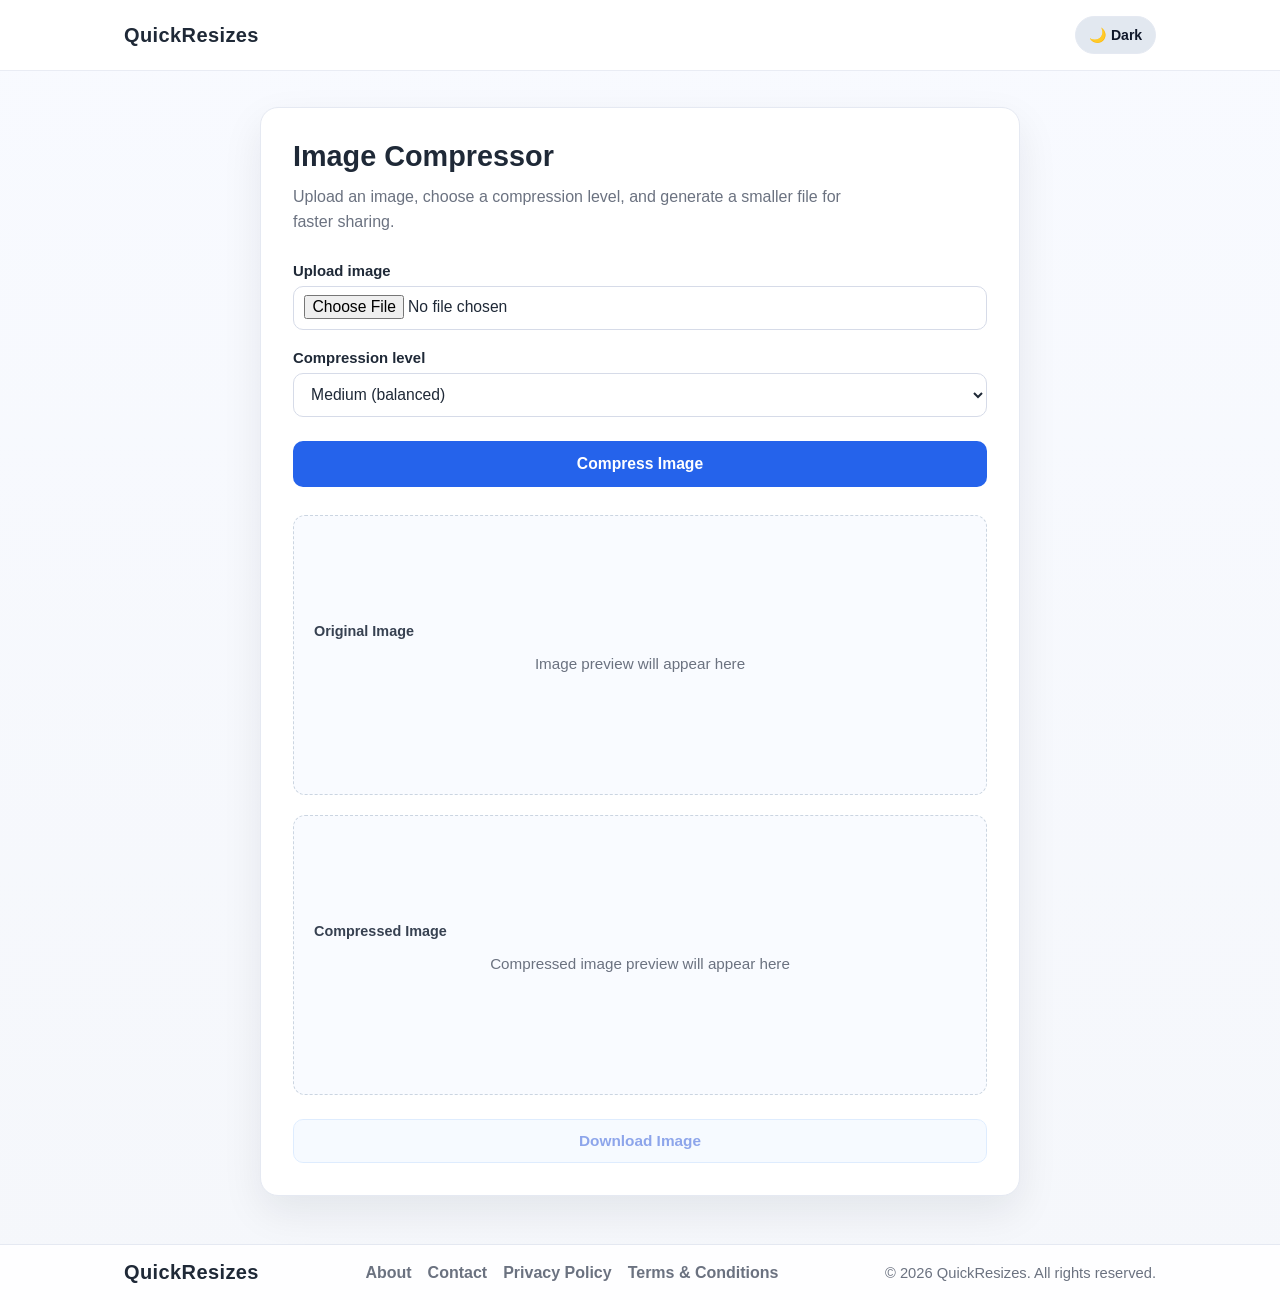
==== tools/image-compressor/index.html @ a5857308 "Add Image Compressor tool page" ====
<!doctype html>
<html lang="en">
  <head>
    <meta charset="UTF-8" />
    <meta name="viewport" content="width=device-width, initial-scale=1.0" />
    <title>Image Compressor | QuickResizes</title>
    <style>
      :root {
        color-scheme: light;
        --bg: #f5f7fb;
        --bg-gradient-start: #f8faff;
        --surface: #ffffff;
        --surface-border: #e5e9f2;
        --text: #1f2937;
        --muted: #6b7280;
        --primary: #2563eb;
        --primary-hover: #1d4ed8;
        --shadow: 0 16px 40px rgba(15, 23, 42, 0.08);
        --header-border: rgba(229, 233, 242, 0.85);
        --header-bg: rgba(255, 255, 255, 0.92);
        --input-bg: #fff;
        --input-border: #d6dbe8;
        --preview-border: #cbd5e1;
        --preview-bg: #f9fbff;
        --preview-label: #374151;
        --details-border: #dbe5f5;
        --details-bg: #ffffff;
        --details-text: #334155;
        --details-key: #64748b;
        --secondary-btn-border: #bfdbfe;
        --secondary-btn-bg: #eff6ff;
        --secondary-btn-text: #1d4ed8;
        --toggle-bg: #e2e8f0;
        --toggle-text: #0f172a;
        --radius: 18px;
        --space-2: clamp(1rem, 2vw, 1.25rem);
        --space-3: clamp(1.25rem, 2.8vw, 1.75rem);
      }

      :root[data-theme="dark"] {
        color-scheme: dark;
        --bg: #020617;
        --bg-gradient-start: #0b1220;
        --surface: #0f172a;
        --surface-border: #1e293b;
        --text: #e2e8f0;
        --muted: #94a3b8;
        --primary: #60a5fa;
        --primary-hover: #3b82f6;
        --shadow: 0 16px 40px rgba(2, 6, 23, 0.52);
        --header-border: rgba(30, 41, 59, 0.9);
        --header-bg: rgba(15, 23, 42, 0.92);
        --input-bg: #0b1220;
        --input-border: #334155;
        --preview-border: #334155;
        --preview-bg: #0b1220;
        --preview-label: #cbd5e1;
        --details-border: #334155;
        --details-bg: #0b1220;
        --details-text: #cbd5e1;
        --details-key: #94a3b8;
        --secondary-btn-border: #334155;
        --secondary-btn-bg: #1e293b;
        --secondary-btn-text: #bfdbfe;
        --toggle-bg: #1e293b;
        --toggle-text: #e2e8f0;
      }

      * {
        box-sizing: border-box;
      }

      body {
        margin: 0;
        font-family: "Inter", "Segoe UI", Roboto, Helvetica, Arial, sans-serif;
        color: var(--text);
        background: linear-gradient(180deg, var(--bg-gradient-start) 0%, var(--bg) 100%);
        min-height: 100vh;
      }

      .site-header {
        position: sticky;
        top: 0;
        z-index: 10;
        width: 100%;
        border-bottom: 1px solid var(--header-border);
        background: var(--header-bg);
        backdrop-filter: blur(8px);
      }

      .header-inner {
        max-width: 1080px;
        margin: 0 auto;
        width: min(100%, 1080px);
        padding: 1rem clamp(1rem, 2.5vw, 1.5rem);
        display: flex;
        align-items: center;
        justify-content: space-between;
        gap: 1rem;
      }

      .brand {
        font-size: 1.25rem;
        font-weight: 700;
        letter-spacing: 0.02em;
      }

      .theme-toggle {
        border: 1px solid var(--surface-border);
        background: var(--toggle-bg);
        color: var(--toggle-text);
        border-radius: 999px;
        min-height: 38px;
        padding: 0.35rem 0.8rem;
        font-size: 0.88rem;
        font-weight: 600;
        cursor: pointer;
      }

      main {
        display: grid;
        place-items: center;
        min-height: calc(100vh - 72px);
        width: 100%;
        padding: clamp(1rem, 3vw, 2.25rem) clamp(0.9rem, 3vw, 1.4rem) clamp(1.5rem, 4vw, 3rem);
      }

      .compressor-card {
        width: min(100%, 760px);
        background: var(--surface);
        border: 1px solid var(--surface-border);
        border-radius: var(--radius);
        box-shadow: var(--shadow);
        padding: clamp(1.1rem, 3vw, 2rem);
      }

      .compressor-card h1 {
        margin: 0 0 0.75rem;
        font-size: clamp(1.4rem, 2.5vw, 1.8rem);
      }

      .subtext {
        margin: 0 0 var(--space-3);
        color: var(--muted);
        font-size: clamp(0.92rem, 1.8vw, 1rem);
        line-height: 1.55;
        max-width: 62ch;
      }

      .form-grid {
        display: grid;
        gap: var(--space-2);
      }

      label {
        display: block;
        margin-bottom: 0.45rem;
        font-size: clamp(0.88rem, 1.6vw, 0.93rem);
        font-weight: 600;
      }

      input[type="file"],
      select {
        width: 100%;
        border: 1px solid var(--input-border);
        border-radius: 10px;
        background: var(--input-bg);
        color: var(--text);
        min-height: 44px;
        padding: 0.72rem 0.82rem;
        font-size: clamp(0.92rem, 1.8vw, 0.98rem);
      }

      input[type="file"] {
        padding: 0.52rem 0.65rem;
      }

      input:focus-visible,
      select:focus-visible,
      button:focus-visible {
        outline: 3px solid rgba(37, 99, 235, 0.22);
        outline-offset: 1px;
      }

      .button-row {
        margin-top: 0.25rem;
      }

      .compress-btn {
        border: 0;
        border-radius: 10px;
        background: var(--primary);
        color: #fff;
        font-weight: 600;
        font-size: clamp(0.92rem, 1.8vw, 0.98rem);
        padding: 0.8rem 1rem;
        min-height: 46px;
        width: 100%;
        cursor: pointer;
        transition: background-color 0.18s ease;
      }

      .compress-btn:hover {
        background: var(--primary-hover);
      }

      .preview-grid {
        margin-top: var(--space-3);
        display: grid;
        gap: var(--space-2);
      }

      .preview-area {
        border: 1px dashed var(--preview-border);
        border-radius: 12px;
        background: var(--preview-bg);
        min-height: clamp(190px, 36vh, 280px);
        display: grid;
        place-items: center;
        padding: var(--space-2);
        overflow: hidden;
      }

      .preview-content {
        width: 100%;
      }

      .preview-label {
        margin: 0 0 0.6rem;
        font-size: 0.9rem;
        font-weight: 600;
        color: var(--preview-label);
      }

      .preview-placeholder {
        text-align: center;
        color: var(--muted);
        font-size: 0.95rem;
      }

      .preview-image {
        max-width: 100%;
        max-height: min(360px, 50vh);
        object-fit: contain;
        border-radius: 8px;
      }

      .details-box {
        margin-top: 0.7rem;
        border: 1px solid var(--details-border);
        border-radius: 10px;
        background: var(--details-bg);
        padding: 0.7rem 0.8rem;
        font-size: 0.87rem;
      }

      .details-box[hidden] {
        display: none;
      }

      .details-list {
        margin: 0;
        padding: 0;
        list-style: none;
        display: grid;
        gap: 0.38rem;
      }

      .details-list li {
        color: var(--details-text);
        display: flex;
        justify-content: space-between;
        gap: 0.5rem;
      }

      .details-key {
        color: var(--details-key);
      }

      .download-btn {
        border: 1px solid var(--secondary-btn-border);
        border-radius: 10px;
        background: var(--secondary-btn-bg);
        color: var(--secondary-btn-text);
        font-weight: 600;
        font-size: clamp(0.9rem, 1.8vw, 0.96rem);
        padding: 0.72rem 1rem;
        min-height: 44px;
        width: 100%;
        cursor: pointer;
      }

      .download-btn:disabled {
        opacity: 0.5;
        cursor: not-allowed;
      }

      .site-footer {
        border-top: 1px solid var(--surface-border);
        background: var(--header-bg);
      }

      .footer-inner {
        max-width: 1080px;
        margin: 0 auto;
        width: min(100%, 1080px);
        padding: 1rem clamp(1rem, 2.5vw, 1.5rem);
        display: flex;
        justify-content: space-between;
        align-items: center;
        gap: 1rem;
        flex-wrap: wrap;
      }

      .footer-links {
        display: flex;
        gap: 1rem;
        flex-wrap: wrap;
      }

      .footer-links a {
        color: var(--muted);
        text-decoration: none;
        font-weight: 600;
      }

      .footer-links a:hover,
      .footer-links a:focus-visible {
        color: var(--primary);
      }

      .copyright {
        color: var(--muted);
        font-size: 0.92rem;
      }

      @media (max-width: 600px) {
        body {
          font-size: 15px;
        }

        main {
          padding-top: 1rem;
        }

        .compressor-card {
          border-radius: 14px;
          box-shadow: 0 10px 24px rgba(15, 23, 42, 0.07);
        }

        .preview-area {
          min-height: 180px;
        }

        .details-list li {
          flex-direction: column;
          gap: 0.15rem;
        }
      }
    </style>
  </head>
  <body>
    <header class="site-header">
      <div class="header-inner">
        <div class="brand">QuickResizes</div>
        <button id="themeToggle" class="theme-toggle" type="button" aria-label="Toggle dark mode">
          🌙 Dark
        </button>
      </div>
    </header>

    <main>
      <section class="compressor-card" aria-labelledby="compressor-heading">
        <h1 id="compressor-heading">Image Compressor</h1>
        <p class="subtext">
          Upload an image, choose a compression level, and generate a smaller file for faster sharing.
        </p>

        <form class="form-grid" action="#" method="post">
          <div>
            <label for="imageUpload">Upload image</label>
            <input id="imageUpload" name="imageUpload" type="file" accept="image/*" />
          </div>

          <div>
            <label for="compressionLevel">Compression level</label>
            <select id="compressionLevel" name="compressionLevel">
              <option value="low">Low (better quality, larger file)</option>
              <option value="medium" selected>Medium (balanced)</option>
              <option value="high">High (smaller file, lower quality)</option>
            </select>
          </div>

          <div class="button-row">
            <button class="compress-btn" type="button">Compress Image</button>
          </div>
        </form>

        <div class="preview-grid" aria-live="polite">
          <div class="preview-area">
            <div class="preview-content">
              <p class="preview-label">Original Image</p>
              <p class="preview-placeholder">Image preview will appear here</p>
              <img class="preview-image original-preview" alt="Uploaded image preview" hidden />
              <div class="details-box original-details" hidden>
                <ul class="details-list">
                  <li><span class="details-key">File Name</span><span class="detail-value original-name"></span></li>
                  <li><span class="details-key">Dimensions</span><span class="detail-value original-dimensions"></span></li>
                  <li><span class="details-key">File Size</span><span class="detail-value original-size"></span></li>
                </ul>
              </div>
            </div>
          </div>

          <div class="preview-area">
            <div class="preview-content">
              <p class="preview-label">Compressed Image</p>
              <p class="preview-placeholder compressed-placeholder">Compressed image preview will appear here</p>
              <img class="preview-image compressed-preview" alt="Compressed image preview" hidden />
              <div class="details-box compressed-details" hidden>
                <ul class="details-list">
                  <li><span class="details-key">Format</span><span class="detail-value compressed-format"></span></li>
                  <li><span class="details-key">File Size</span><span class="detail-value compressed-size"></span></li>
                  <li><span class="details-key">Savings</span><span class="detail-value compressed-savings"></span></li>
                </ul>
              </div>
            </div>
          </div>

          <div class="button-row">
            <button class="download-btn" type="button" disabled>Download Image</button>
          </div>
        </div>
      </section>
    </main>

    <footer class="site-footer">
      <div class="footer-inner">
        <div class="brand">QuickResizes</div>
        <nav class="footer-links" aria-label="Footer navigation">
          <a href="../../pages/about.html">About</a>
          <a href="../../pages/contact.html">Contact</a>
          <a href="../../pages/privacy.html">Privacy Policy</a>
          <a href="../../pages/terms.html">Terms &amp; Conditions</a>
        </nav>
        <div class="copyright">&copy; <span id="year"></span> QuickResizes. All rights reserved.</div>
      </div>
    </footer>

    <script>
      const fileInput = document.getElementById("imageUpload");
      const levelSelect = document.getElementById("compressionLevel");
      const compressButton = document.querySelector(".compress-btn");
      const downloadButton = document.querySelector(".download-btn");
      const originalPreview = document.querySelector(".original-preview");
      const compressedPreview = document.querySelector(".compressed-preview");
      const placeholders = document.querySelectorAll(".preview-placeholder");
      const compressedPlaceholder = document.querySelector(".compressed-placeholder");
      const originalDetails = document.querySelector(".original-details");
      const compressedDetails = document.querySelector(".compressed-details");
      const originalName = document.querySelector(".original-name");
      const originalDimensions = document.querySelector(".original-dimensions");
      const originalSize = document.querySelector(".original-size");
      const compressedFormat = document.querySelector(".compressed-format");
      const compressedSize = document.querySelector(".compressed-size");
      const compressedSavings = document.querySelector(".compressed-savings");
      const themeToggle = document.getElementById("themeToggle");
      const year = document.getElementById("year");

      let originalFile = null;
      let compressedBlob = null;

      const compressionMap = {
        low: 0.82,
        medium: 0.64,
        high: 0.45,
      };

      function formatBytes(bytes) {
        if (bytes === 0) {
          return "0 B";
        }
        const units = ["B", "KB", "MB", "GB"];
        const index = Math.min(Math.floor(Math.log(bytes) / Math.log(1024)), units.length - 1);
        const value = bytes / 1024 ** index;
        return `${value.toFixed(value >= 10 || index === 0 ? 0 : 1)} ${units[index]}`;
      }

      function setTheme(theme) {
        document.documentElement.setAttribute("data-theme", theme);
        localStorage.setItem("qrTheme", theme);
        themeToggle.textContent = theme === "dark" ? "☀️ Light" : "🌙 Dark";
      }

      function getOutputMimeType(type) {
        if (type === "image/jpeg" || type === "image/webp") {
          return type;
        }
        return "image/jpeg";
      }

      function updateOriginalPreview(file) {
        const reader = new FileReader();
        reader.onload = () => {
          originalPreview.src = reader.result;
          originalPreview.hidden = false;
          placeholders[0].hidden = true;
        };
        reader.readAsDataURL(file);

        const probeImage = new Image();
        probeImage.onload = () => {
          originalName.textContent = file.name;
          originalDimensions.textContent = `${probeImage.width} × ${probeImage.height}`;
          originalSize.textContent = formatBytes(file.size);
          originalDetails.hidden = false;
        };
        probeImage.src = URL.createObjectURL(file);
      }

      function resetCompressedResult() {
        compressedBlob = null;
        compressedPreview.hidden = true;
        compressedPreview.removeAttribute("src");
        compressedPlaceholder.hidden = false;
        compressedDetails.hidden = true;
        downloadButton.disabled = true;
      }

      async function compressImage(file, level) {
        const quality = compressionMap[level] ?? compressionMap.medium;
        const sourceUrl = URL.createObjectURL(file);

        const image = await new Promise((resolve, reject) => {
          const img = new Image();
          img.onload = () => resolve(img);
          img.onerror = () => reject(new Error("Could not read image file."));
          img.src = sourceUrl;
        });

        const canvas = document.createElement("canvas");
        canvas.width = image.width;
        canvas.height = image.height;
        const ctx = canvas.getContext("2d");
        ctx.drawImage(image, 0, 0);

        const mimeType = getOutputMimeType(file.type);

        const blob = await new Promise((resolve, reject) => {
          canvas.toBlob((result) => {
            if (result) {
              resolve(result);
            } else {
              reject(new Error("Compression failed."));
            }
          }, mimeType, quality);
        });

        URL.revokeObjectURL(sourceUrl);

        return { blob, mimeType, width: image.width, height: image.height };
      }

      fileInput.addEventListener("change", () => {
        originalFile = fileInput.files?.[0] || null;
        if (!originalFile) {
          originalPreview.hidden = true;
          originalPreview.removeAttribute("src");
          placeholders[0].hidden = false;
          originalDetails.hidden = true;
          resetCompressedResult();
          return;
        }

        updateOriginalPreview(originalFile);
        resetCompressedResult();
      });

      compressButton.addEventListener("click", async () => {
        if (!originalFile) {
          alert("Please upload an image first.");
          return;
        }

        compressButton.disabled = true;
        compressButton.textContent = "Compressing...";

        try {
          const { blob, mimeType } = await compressImage(originalFile, levelSelect.value);
          compressedBlob = blob;
          const compressedUrl = URL.createObjectURL(blob);

          compressedPreview.src = compressedUrl;
          compressedPreview.hidden = false;
          compressedPlaceholder.hidden = true;

          const sizeDiff = originalFile.size - blob.size;
          const savingsPercent = (sizeDiff / originalFile.size) * 100;

          compressedFormat.textContent = mimeType.replace("image/", "").toUpperCase();
          compressedSize.textContent = formatBytes(blob.size);
          compressedSavings.textContent =
            sizeDiff > 0
              ? `${formatBytes(sizeDiff)} smaller (${savingsPercent.toFixed(1)}%)`
              : "No size reduction";

          compressedDetails.hidden = false;
          downloadButton.disabled = false;
        } catch (error) {
          alert(error instanceof Error ? error.message : "Unable to compress image.");
          resetCompressedResult();
        } finally {
          compressButton.disabled = false;
          compressButton.textContent = "Compress Image";
        }
      });

      downloadButton.addEventListener("click", () => {
        if (!compressedBlob || !originalFile) {
          return;
        }

        const extension = compressedBlob.type === "image/webp" ? "webp" : "jpg";
        const baseName = originalFile.name.replace(/\.[^.]+$/, "") || "compressed-image";
        const link = document.createElement("a");
        link.href = URL.createObjectURL(compressedBlob);
        link.download = `${baseName}-compressed.${extension}`;
        document.body.appendChild(link);
        link.click();
        link.remove();
      });

      themeToggle.addEventListener("click", () => {
        const currentTheme = document.documentElement.getAttribute("data-theme") === "dark" ? "dark" : "light";
        setTheme(currentTheme === "dark" ? "light" : "dark");
      });

      year.textContent = new Date().getFullYear();
      setTheme(localStorage.getItem("qrTheme") || "light");
    </script>
  </body>
</html>
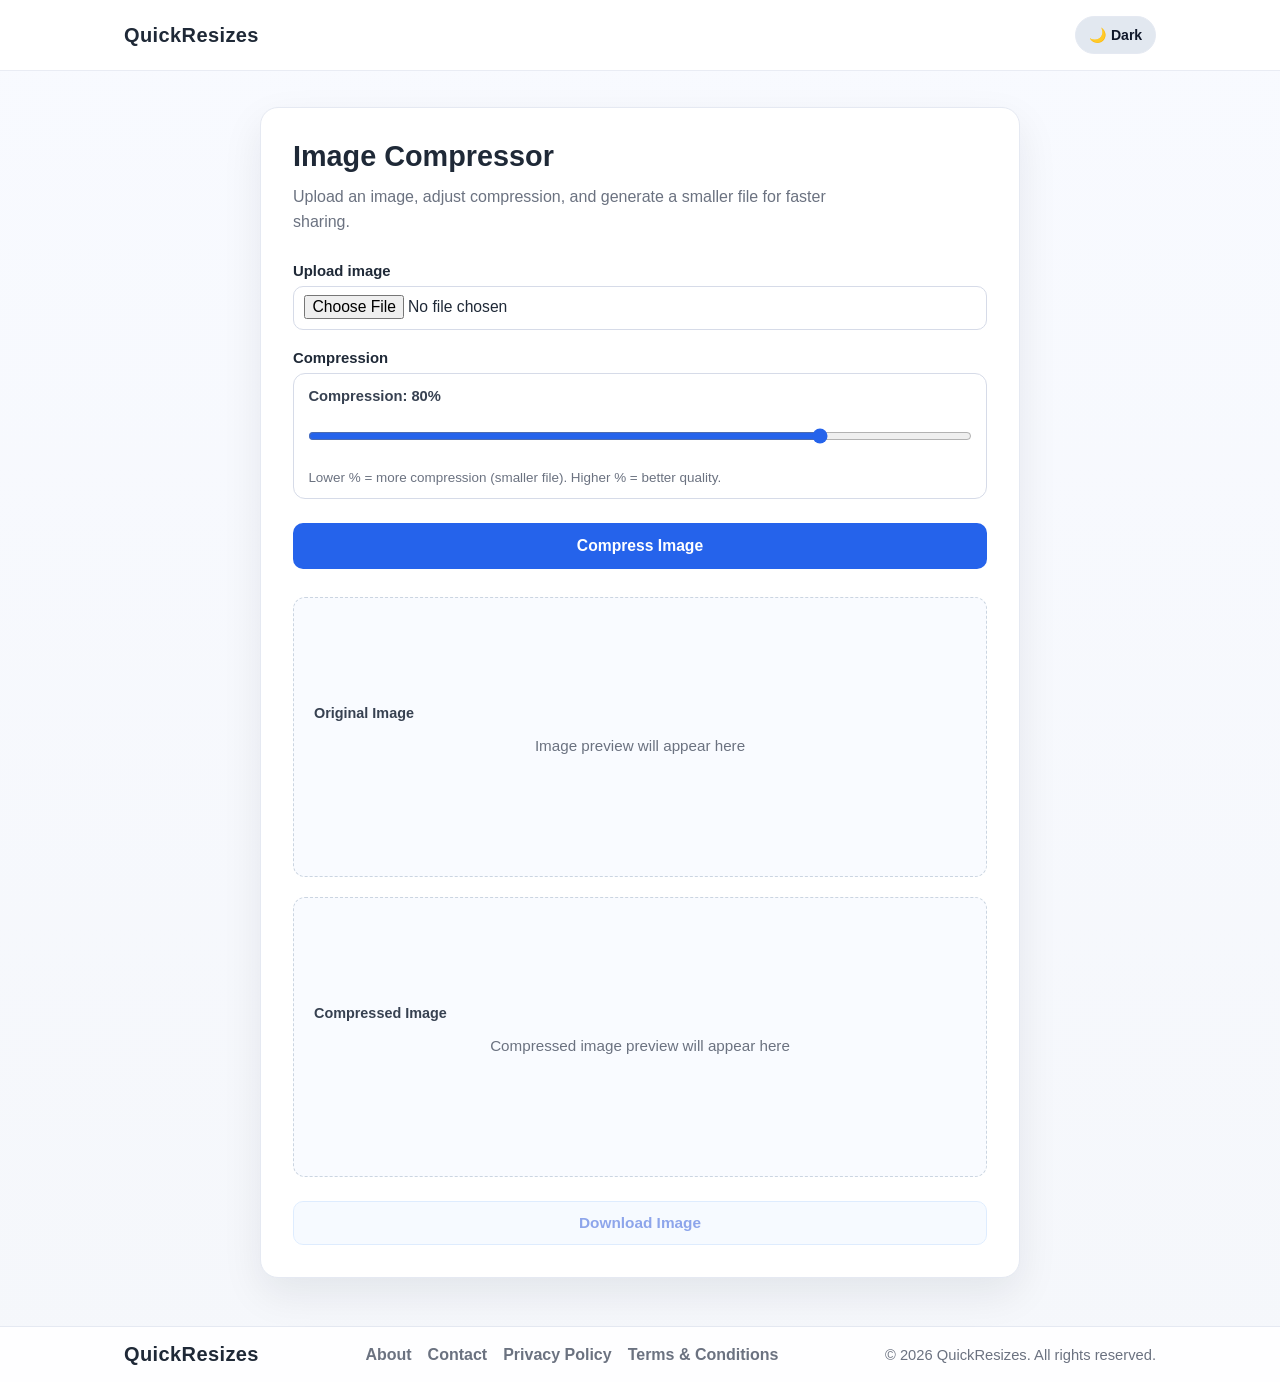
==== commit 4f389757: "Replace compressor presets with quality slider" ====
--- a/tools/image-compressor/index.html
+++ b/tools/image-compressor/index.html
@@ -159,8 +159,7 @@
         font-weight: 600;
       }
 
-      input[type="file"],
-      select {
+      input[type="file"] {
         width: 100%;
         border: 1px solid var(--input-border);
         border-radius: 10px;
@@ -176,10 +175,37 @@
       }
 
       input:focus-visible,
-      select:focus-visible,
       button:focus-visible {
         outline: 3px solid rgba(37, 99, 235, 0.22);
         outline-offset: 1px;
+      }
+
+      .compression-control {
+        border: 1px solid var(--input-border);
+        background: var(--input-bg);
+        border-radius: 12px;
+        padding: 0.85rem 0.9rem;
+      }
+
+      .compression-display {
+        margin: 0 0 0.7rem;
+        color: var(--preview-label);
+        font-size: 0.92rem;
+        font-weight: 600;
+      }
+
+      .compression-slider {
+        width: 100%;
+        accent-color: var(--primary);
+        min-height: 42px;
+        margin: 0;
+        touch-action: pan-y;
+      }
+
+      .compression-hint {
+        margin: 0.55rem 0 0;
+        color: var(--muted);
+        font-size: 0.84rem;
       }
 
       .button-row {
@@ -373,7 +399,7 @@
       <section class="compressor-card" aria-labelledby="compressor-heading">
         <h1 id="compressor-heading">Image Compressor</h1>
         <p class="subtext">
-          Upload an image, choose a compression level, and generate a smaller file for faster sharing.
+          Upload an image, adjust compression, and generate a smaller file for faster sharing.
         </p>
 
         <form class="form-grid" action="#" method="post">
@@ -383,12 +409,21 @@
           </div>
 
           <div>
-            <label for="compressionLevel">Compression level</label>
-            <select id="compressionLevel" name="compressionLevel">
-              <option value="low">Low (better quality, larger file)</option>
-              <option value="medium" selected>Medium (balanced)</option>
-              <option value="high">High (smaller file, lower quality)</option>
-            </select>
+            <label for="compressionSlider">Compression</label>
+            <div class="compression-control">
+              <p class="compression-display" id="compressionDisplay">Compression: 80%</p>
+              <input
+                id="compressionSlider"
+                class="compression-slider"
+                name="compressionSlider"
+                type="range"
+                min="10"
+                max="100"
+                value="80"
+                step="1"
+              />
+              <p class="compression-hint">Lower % = more compression (smaller file). Higher % = better quality.</p>
+            </div>
           </div>
 
           <div class="button-row">
@@ -420,7 +455,8 @@
               <div class="details-box compressed-details" hidden>
                 <ul class="details-list">
                   <li><span class="details-key">Format</span><span class="detail-value compressed-format"></span></li>
-                  <li><span class="details-key">File Size</span><span class="detail-value compressed-size"></span></li>
+                  <li><span class="details-key">Before Size</span><span class="detail-value before-size"></span></li>
+                  <li><span class="details-key">After Size</span><span class="detail-value compressed-size"></span></li>
                   <li><span class="details-key">Savings</span><span class="detail-value compressed-savings"></span></li>
                 </ul>
               </div>
@@ -449,7 +485,8 @@
 
     <script>
       const fileInput = document.getElementById("imageUpload");
-      const levelSelect = document.getElementById("compressionLevel");
+      const compressionSlider = document.getElementById("compressionSlider");
+      const compressionDisplay = document.getElementById("compressionDisplay");
       const compressButton = document.querySelector(".compress-btn");
       const downloadButton = document.querySelector(".download-btn");
       const originalPreview = document.querySelector(".original-preview");
@@ -462,6 +499,7 @@
       const originalDimensions = document.querySelector(".original-dimensions");
       const originalSize = document.querySelector(".original-size");
       const compressedFormat = document.querySelector(".compressed-format");
+      const beforeSize = document.querySelector(".before-size");
       const compressedSize = document.querySelector(".compressed-size");
       const compressedSavings = document.querySelector(".compressed-savings");
       const themeToggle = document.getElementById("themeToggle");
@@ -469,12 +507,7 @@
 
       let originalFile = null;
       let compressedBlob = null;
-
-      const compressionMap = {
-        low: 0.82,
-        medium: 0.64,
-        high: 0.45,
-      };
+      let compressedUrl = null;
 
       function formatBytes(bytes) {
         if (bytes === 0) {
@@ -520,6 +553,10 @@
 
       function resetCompressedResult() {
         compressedBlob = null;
+        if (compressedUrl) {
+          URL.revokeObjectURL(compressedUrl);
+          compressedUrl = null;
+        }
         compressedPreview.hidden = true;
         compressedPreview.removeAttribute("src");
         compressedPlaceholder.hidden = false;
@@ -527,8 +564,9 @@
         downloadButton.disabled = true;
       }
 
-      async function compressImage(file, level) {
-        const quality = compressionMap[level] ?? compressionMap.medium;
+      async function compressImage(file, compressionPercent) {
+        const safePercent = Math.min(100, Math.max(10, Number(compressionPercent) || 80));
+        const quality = safePercent / 100;
         const sourceUrl = URL.createObjectURL(file);
 
         const image = await new Promise((resolve, reject) => {
@@ -576,6 +614,10 @@
         resetCompressedResult();
       });
 
+      compressionSlider.addEventListener("input", () => {
+        compressionDisplay.textContent = `Compression: ${compressionSlider.value}%`;
+      });
+
       compressButton.addEventListener("click", async () => {
         if (!originalFile) {
           alert("Please upload an image first.");
@@ -586,9 +628,12 @@
         compressButton.textContent = "Compressing...";
 
         try {
-          const { blob, mimeType } = await compressImage(originalFile, levelSelect.value);
+          const { blob, mimeType } = await compressImage(originalFile, compressionSlider.value);
           compressedBlob = blob;
-          const compressedUrl = URL.createObjectURL(blob);
+          if (compressedUrl) {
+            URL.revokeObjectURL(compressedUrl);
+          }
+          compressedUrl = URL.createObjectURL(blob);
 
           compressedPreview.src = compressedUrl;
           compressedPreview.hidden = false;
@@ -598,6 +643,7 @@
           const savingsPercent = (sizeDiff / originalFile.size) * 100;
 
           compressedFormat.textContent = mimeType.replace("image/", "").toUpperCase();
+          beforeSize.textContent = formatBytes(originalFile.size);
           compressedSize.textContent = formatBytes(blob.size);
           compressedSavings.textContent =
             sizeDiff > 0
@@ -636,6 +682,7 @@
       });
 
       year.textContent = new Date().getFullYear();
+      compressionDisplay.textContent = `Compression: ${compressionSlider.value}%`;
       setTheme(localStorage.getItem("qrTheme") || "light");
     </script>
   </body>
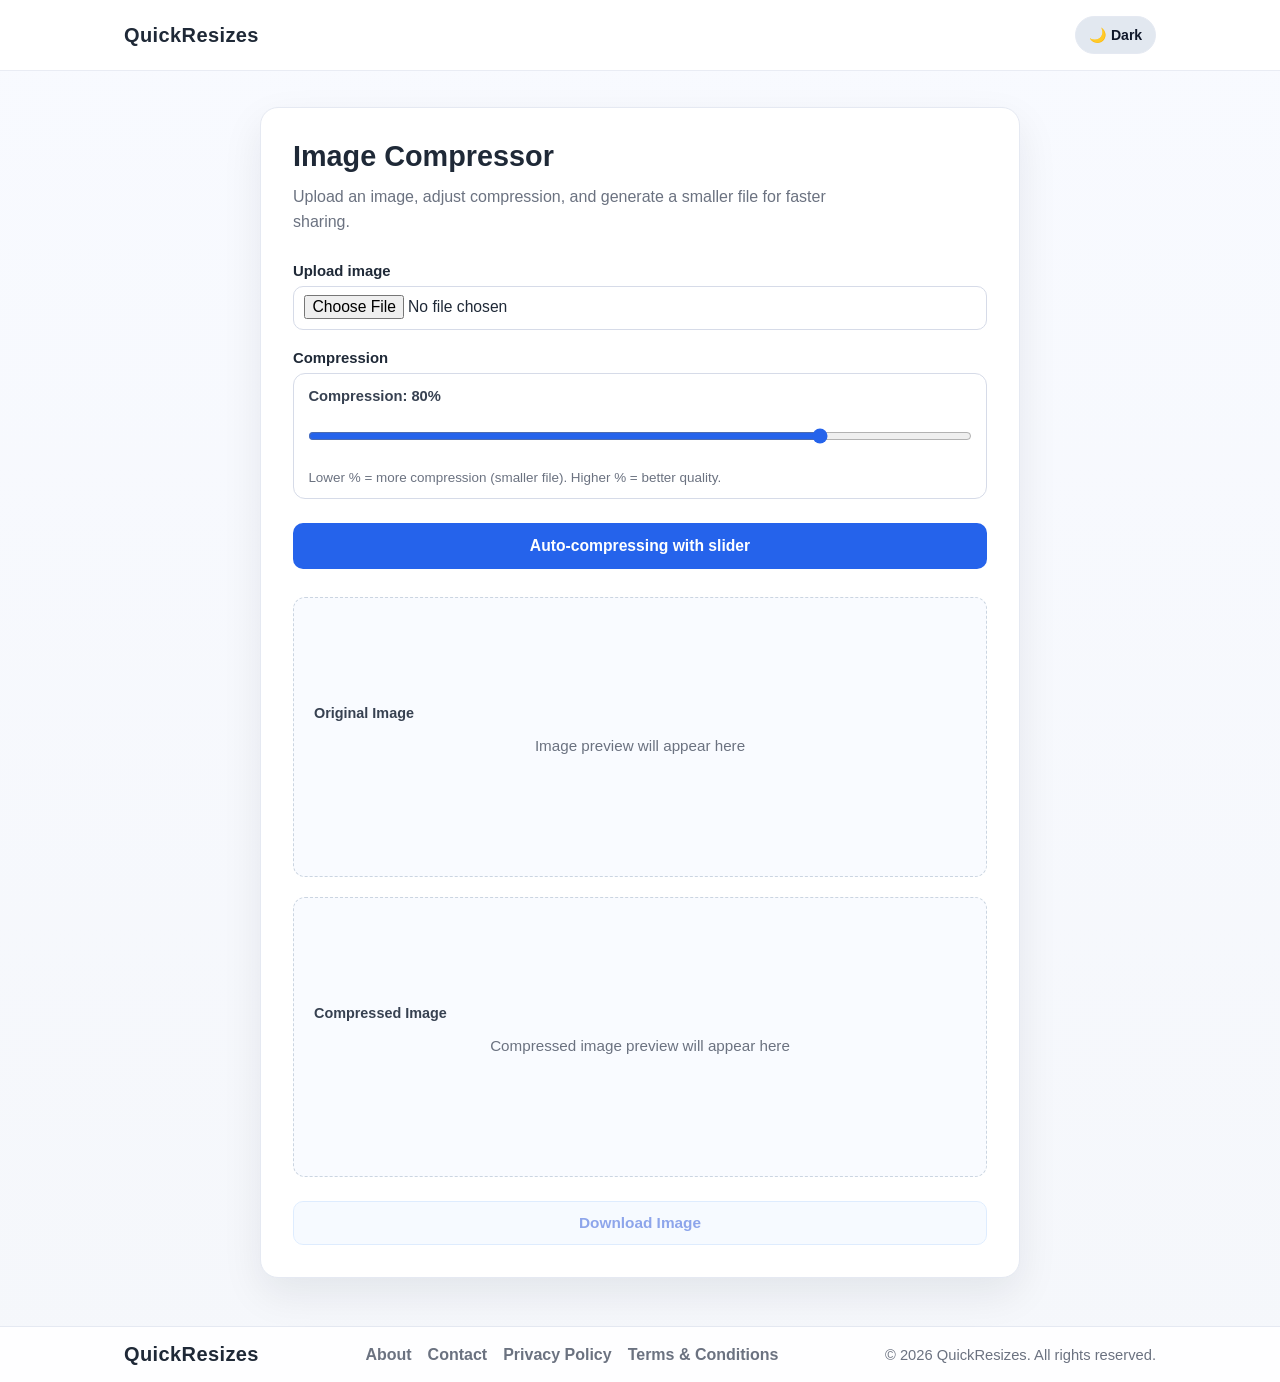
==== commit 43a13da2: "Add real-time slider-driven image compression" ====
--- a/tools/image-compressor/index.html
+++ b/tools/image-compressor/index.html
@@ -508,6 +508,14 @@
       let originalFile = null;
       let compressedBlob = null;
       let compressedUrl = null;
+      let sourceBitmap = null;
+      let sourceWidth = 0;
+      let sourceHeight = 0;
+      let compressionJobId = 0;
+      let activeCompressionJobId = 0;
+      let compressionFrameScheduled = false;
+      let canvas = null;
+      let canvasCtx = null;
 
       function formatBytes(bytes) {
         if (bytes === 0) {
@@ -530,6 +538,36 @@
           return type;
         }
         return "image/jpeg";
+      }
+
+      async function decodeImage(file) {
+        if (typeof createImageBitmap === "function") {
+          const bitmap = await createImageBitmap(file);
+          return { drawable: bitmap, width: bitmap.width, height: bitmap.height };
+        }
+
+        const sourceUrl = URL.createObjectURL(file);
+        try {
+          const image = await new Promise((resolve, reject) => {
+            const img = new Image();
+            img.onload = () => resolve(img);
+            img.onerror = () => reject(new Error("Could not read image file."));
+            img.src = sourceUrl;
+          });
+          return { drawable: image, width: image.width, height: image.height };
+        } finally {
+          URL.revokeObjectURL(sourceUrl);
+        }
+      }
+
+      async function prepareSourceImage(file) {
+        if (sourceBitmap?.close) {
+          sourceBitmap.close();
+        }
+        const decoded = await decodeImage(file);
+        sourceBitmap = decoded.drawable;
+        sourceWidth = decoded.width;
+        sourceHeight = decoded.height;
       }
 
       function updateOriginalPreview(file) {
@@ -557,6 +595,9 @@
           URL.revokeObjectURL(compressedUrl);
           compressedUrl = null;
         }
+        compressionJobId += 1;
+        activeCompressionJobId = 0;
+        compressionFrameScheduled = false;
         compressedPreview.hidden = true;
         compressedPreview.removeAttribute("src");
         compressedPlaceholder.hidden = false;
@@ -564,23 +605,19 @@
         downloadButton.disabled = true;
       }
 
-      async function compressImage(file, compressionPercent) {
+      async function compressImage(file, compressionPercent, jobId) {
         const safePercent = Math.min(100, Math.max(10, Number(compressionPercent) || 80));
         const quality = safePercent / 100;
-        const sourceUrl = URL.createObjectURL(file);
-
-        const image = await new Promise((resolve, reject) => {
-          const img = new Image();
-          img.onload = () => resolve(img);
-          img.onerror = () => reject(new Error("Could not read image file."));
-          img.src = sourceUrl;
-        });
-
-        const canvas = document.createElement("canvas");
-        canvas.width = image.width;
-        canvas.height = image.height;
-        const ctx = canvas.getContext("2d");
-        ctx.drawImage(image, 0, 0);
+        if (!sourceBitmap || sourceWidth === 0 || sourceHeight === 0) {
+          throw new Error("Image not ready for compression.");
+        }
+        if (!canvas) {
+          canvas = document.createElement("canvas");
+          canvasCtx = canvas.getContext("2d");
+        }
+        canvas.width = sourceWidth;
+        canvas.height = sourceHeight;
+        canvasCtx.drawImage(sourceBitmap, 0, 0);
 
         const mimeType = getOutputMimeType(file.type);
 
@@ -593,14 +630,78 @@
             }
           }, mimeType, quality);
         });
-
-        URL.revokeObjectURL(sourceUrl);
-
-        return { blob, mimeType, width: image.width, height: image.height };
-      }
-
-      fileInput.addEventListener("change", () => {
+        if (jobId !== activeCompressionJobId) {
+          return null;
+        }
+        return { blob, mimeType };
+      }
+
+      async function runRealtimeCompression() {
+        if (!originalFile || !sourceBitmap) {
+          return;
+        }
+        const nextJobId = compressionJobId + 1;
+        compressionJobId = nextJobId;
+        activeCompressionJobId = nextJobId;
+
+        try {
+          const result = await compressImage(originalFile, compressionSlider.value, nextJobId);
+          if (!result || activeCompressionJobId !== nextJobId || !originalFile) {
+            return;
+          }
+
+          const { blob, mimeType } = result;
+          compressedBlob = blob;
+          if (compressedUrl) {
+            URL.revokeObjectURL(compressedUrl);
+          }
+          compressedUrl = URL.createObjectURL(blob);
+
+          compressedPreview.src = compressedUrl;
+          compressedPreview.hidden = false;
+          compressedPlaceholder.hidden = true;
+
+          const sizeDiff = originalFile.size - blob.size;
+          const savingsPercent = (sizeDiff / originalFile.size) * 100;
+
+          compressedFormat.textContent = mimeType.replace("image/", "").toUpperCase();
+          beforeSize.textContent = formatBytes(originalFile.size);
+          compressedSize.textContent = formatBytes(blob.size);
+          compressedSavings.textContent =
+            sizeDiff > 0
+              ? `${formatBytes(sizeDiff)} smaller (${savingsPercent.toFixed(1)}%)`
+              : "No size reduction";
+
+          compressedDetails.hidden = false;
+          downloadButton.disabled = false;
+        } catch (error) {
+          if (activeCompressionJobId !== nextJobId) {
+            return;
+          }
+          console.error(error);
+          resetCompressedResult();
+        }
+      }
+
+      function scheduleRealtimeCompression() {
+        if (!originalFile || !sourceBitmap || compressionFrameScheduled) {
+          return;
+        }
+        compressionFrameScheduled = true;
+        requestAnimationFrame(() => {
+          compressionFrameScheduled = false;
+          runRealtimeCompression();
+        });
+      }
+
+      fileInput.addEventListener("change", async () => {
         originalFile = fileInput.files?.[0] || null;
+        if (sourceBitmap?.close) {
+          sourceBitmap.close();
+        }
+        sourceBitmap = null;
+        sourceWidth = 0;
+        sourceHeight = 0;
         if (!originalFile) {
           originalPreview.hidden = true;
           originalPreview.removeAttribute("src");
@@ -612,54 +713,24 @@
 
         updateOriginalPreview(originalFile);
         resetCompressedResult();
+        try {
+          await prepareSourceImage(originalFile);
+          scheduleRealtimeCompression();
+        } catch (error) {
+          alert(error instanceof Error ? error.message : "Unable to read image.");
+        }
       });
 
       compressionSlider.addEventListener("input", () => {
         compressionDisplay.textContent = `Compression: ${compressionSlider.value}%`;
+        if (!originalFile) {
+          return;
+        }
+        scheduleRealtimeCompression();
       });
 
-      compressButton.addEventListener("click", async () => {
-        if (!originalFile) {
-          alert("Please upload an image first.");
-          return;
-        }
-
-        compressButton.disabled = true;
-        compressButton.textContent = "Compressing...";
-
-        try {
-          const { blob, mimeType } = await compressImage(originalFile, compressionSlider.value);
-          compressedBlob = blob;
-          if (compressedUrl) {
-            URL.revokeObjectURL(compressedUrl);
-          }
-          compressedUrl = URL.createObjectURL(blob);
-
-          compressedPreview.src = compressedUrl;
-          compressedPreview.hidden = false;
-          compressedPlaceholder.hidden = true;
-
-          const sizeDiff = originalFile.size - blob.size;
-          const savingsPercent = (sizeDiff / originalFile.size) * 100;
-
-          compressedFormat.textContent = mimeType.replace("image/", "").toUpperCase();
-          beforeSize.textContent = formatBytes(originalFile.size);
-          compressedSize.textContent = formatBytes(blob.size);
-          compressedSavings.textContent =
-            sizeDiff > 0
-              ? `${formatBytes(sizeDiff)} smaller (${savingsPercent.toFixed(1)}%)`
-              : "No size reduction";
-
-          compressedDetails.hidden = false;
-          downloadButton.disabled = false;
-        } catch (error) {
-          alert(error instanceof Error ? error.message : "Unable to compress image.");
-          resetCompressedResult();
-        } finally {
-          compressButton.disabled = false;
-          compressButton.textContent = "Compress Image";
-        }
-      });
+      compressButton.disabled = true;
+      compressButton.textContent = "Auto-compressing with slider";
 
       downloadButton.addEventListener("click", () => {
         if (!compressedBlob || !originalFile) {
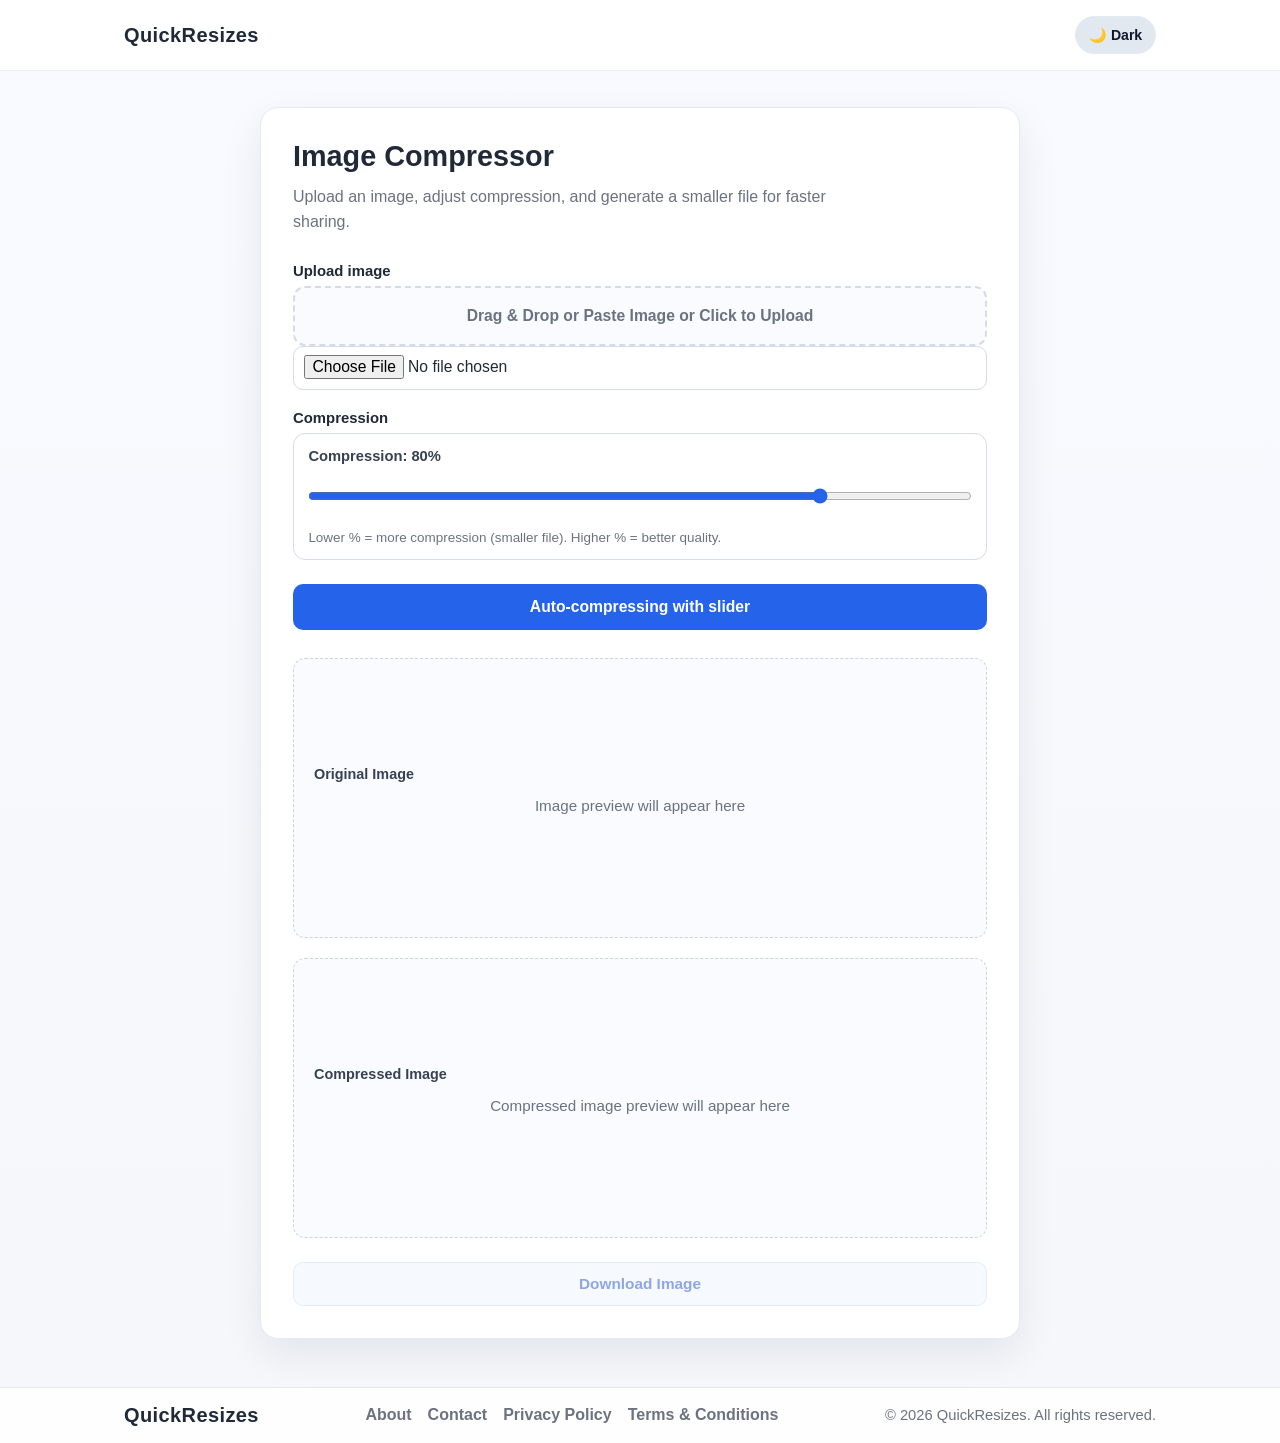
==== commit 9c5dd593: "Add drag-drop and paste image upload to tool pages" ====
--- a/tools/image-compressor/index.html
+++ b/tools/image-compressor/index.html
@@ -174,6 +174,28 @@
         padding: 0.52rem 0.65rem;
       }
 
+      .upload-drop-area {
+        border: 2px dashed var(--input-border);
+        border-radius: 12px;
+        background: var(--preview-bg);
+        padding: clamp(1rem, 2.5vw, 1.2rem);
+        text-align: center;
+        cursor: pointer;
+        transition: border-color 0.18s ease, background-color 0.18s ease;
+      }
+
+      .upload-drop-area p {
+        margin: 0;
+        font-size: clamp(0.9rem, 1.8vw, 0.98rem);
+        color: var(--muted);
+        font-weight: 600;
+      }
+
+      .upload-drop-area.drag-active {
+        border-color: var(--primary);
+        background: rgba(37, 99, 235, 0.08);
+      }
+
       input:focus-visible,
       button:focus-visible {
         outline: 3px solid rgba(37, 99, 235, 0.22);
@@ -405,6 +427,9 @@
         <form class="form-grid" action="#" method="post">
           <div>
             <label for="imageUpload">Upload image</label>
+            <div class="upload-drop-area" id="uploadDropArea" tabindex="0" role="button" aria-label="Upload image">
+              <p>Drag &amp; Drop or Paste Image or Click to Upload</p>
+            </div>
             <input id="imageUpload" name="imageUpload" type="file" accept="image/*" />
           </div>
 
@@ -485,6 +510,7 @@
 
     <script>
       const fileInput = document.getElementById("imageUpload");
+      const uploadDropArea = document.getElementById("uploadDropArea");
       const compressionSlider = document.getElementById("compressionSlider");
       const compressionDisplay = document.getElementById("compressionDisplay");
       const compressButton = document.querySelector(".compress-btn");
@@ -517,6 +543,21 @@
       let canvas = null;
       let canvasCtx = null;
 
+      function resetOriginalResult() {
+        originalFile = null;
+        if (sourceBitmap?.close) {
+          sourceBitmap.close();
+        }
+        sourceBitmap = null;
+        sourceWidth = 0;
+        sourceHeight = 0;
+        originalPreview.hidden = true;
+        originalPreview.removeAttribute("src");
+        placeholders[0].hidden = false;
+        originalDetails.hidden = true;
+        resetCompressedResult();
+      }
+
       function formatBytes(bytes) {
         if (bytes === 0) {
           return "0 B";
@@ -570,6 +611,23 @@
         sourceHeight = decoded.height;
       }
 
+      async function handleSelectedFile(file) {
+        if (!file || !file.type.startsWith("image/")) {
+          resetOriginalResult();
+          return;
+        }
+        originalFile = file;
+        updateOriginalPreview(originalFile);
+        resetCompressedResult();
+        try {
+          await prepareSourceImage(originalFile);
+          scheduleRealtimeCompression();
+        } catch (error) {
+          alert(error instanceof Error ? error.message : "Unable to read image.");
+          resetOriginalResult();
+        }
+      }
+
       function updateOriginalPreview(file) {
         const reader = new FileReader();
         reader.onload = () => {
@@ -695,29 +753,62 @@
       }
 
       fileInput.addEventListener("change", async () => {
-        originalFile = fileInput.files?.[0] || null;
-        if (sourceBitmap?.close) {
-          sourceBitmap.close();
-        }
-        sourceBitmap = null;
-        sourceWidth = 0;
-        sourceHeight = 0;
-        if (!originalFile) {
-          originalPreview.hidden = true;
-          originalPreview.removeAttribute("src");
-          placeholders[0].hidden = false;
-          originalDetails.hidden = true;
-          resetCompressedResult();
+        const file = fileInput.files?.[0] || null;
+        await handleSelectedFile(file);
+      });
+
+      uploadDropArea.addEventListener("click", () => {
+        fileInput.click();
+      });
+
+      uploadDropArea.addEventListener("keydown", (event) => {
+        if (event.key === "Enter" || event.key === " ") {
+          event.preventDefault();
+          fileInput.click();
+        }
+      });
+
+      ["dragenter", "dragover"].forEach((eventName) => {
+        uploadDropArea.addEventListener(eventName, (event) => {
+          event.preventDefault();
+          uploadDropArea.classList.add("drag-active");
+        });
+      });
+
+      ["dragleave", "dragend"].forEach((eventName) => {
+        uploadDropArea.addEventListener(eventName, () => {
+          uploadDropArea.classList.remove("drag-active");
+        });
+      });
+
+      uploadDropArea.addEventListener("drop", async (event) => {
+        event.preventDefault();
+        uploadDropArea.classList.remove("drag-active");
+        const [file] = event.dataTransfer?.files || [];
+        if (!file) {
           return;
         }
-
-        updateOriginalPreview(originalFile);
-        resetCompressedResult();
-        try {
-          await prepareSourceImage(originalFile);
-          scheduleRealtimeCompression();
-        } catch (error) {
-          alert(error instanceof Error ? error.message : "Unable to read image.");
+        const transfer = new DataTransfer();
+        transfer.items.add(file);
+        fileInput.files = transfer.files;
+        await handleSelectedFile(file);
+      });
+
+      document.addEventListener("paste", async (event) => {
+        const items = event.clipboardData?.items || [];
+        for (const item of items) {
+          if (!item.type.startsWith("image/")) {
+            continue;
+          }
+          const file = item.getAsFile();
+          if (!file) {
+            continue;
+          }
+          const transfer = new DataTransfer();
+          transfer.items.add(file);
+          fileInput.files = transfer.files;
+          await handleSelectedFile(file);
+          break;
         }
       });
 
